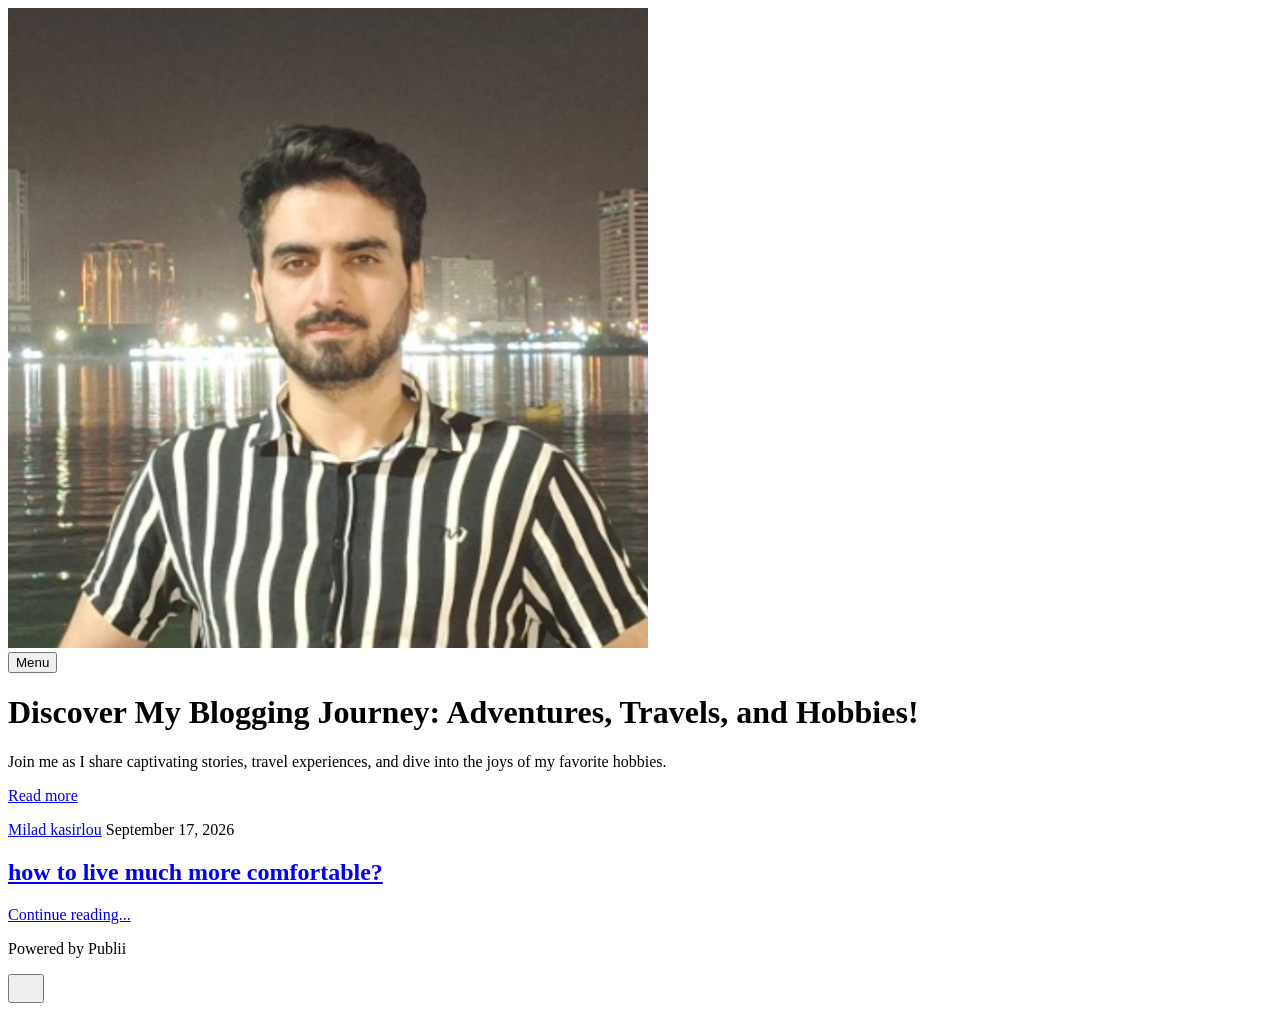
==== index.html @ 738e021f "Updated from Publii" ====
<!DOCTYPE html><html lang="bi"><head><meta charset="utf-8"><meta http-equiv="X-UA-Compatible" content="IE=edge"><meta name="viewport" content="width=device-width,initial-scale=1"><title>Miladkasirlou</title><meta name="generator" content="Publii Open-Source CMS for Static Site"><link rel="canonical" href="https://miladkasirlou.github.io/"><link rel="alternate" type="application/atom+xml" href="https://miladkasirlou.github.io/feed.xml" title="Miladkasirlou - RSS"><link rel="alternate" type="application/json" href="https://miladkasirlou.github.io/feed.json" title="Miladkasirlou - JSON"><meta property="og:title" content="Miladkasirlou"><meta property="og:image" content="https://miladkasirlou.github.io/media/website/kjk.jpg"><meta property="og:image:width" content="640"><meta property="og:image:height" content="640"><meta property="og:site_name" content="Miladkasirlou"><meta property="og:description" content=""><meta property="og:url" content="https://miladkasirlou.github.io/"><meta property="og:type" content="website"><link rel="stylesheet" href="https://miladkasirlou.github.io/assets/css/style.css?v&#x3D;a0ba884548820066dfadd8416036abba"><script type="application/ld+json">{"@context":"http://schema.org","@type":"Organization","name":"Miladkasirlou","logo":"https://miladkasirlou.github.io/media/website/kjk.jpg","url":"https://miladkasirlou.github.io/"}</script><noscript><style>img[loading] {
                    opacity: 1;
                }</style></noscript></head><body class="home-template"><header class="top js-header"><a class="logo" href="https://miladkasirlou.github.io/"><img src="https://miladkasirlou.github.io/media/website/kjk.jpg" alt="Miladkasirlou" width="640" height="640"></a><nav class="navbar js-navbar"><button class="navbar__toggle js-toggle" aria-label="Menu" aria-haspopup="true" aria-expanded="false"><span class="navbar__toggle-box"><span class="navbar__toggle-inner">Menu</span></span></button><ul class="navbar__menu"></ul></nav></header><main><div class="hero hero--noimage"><header class="hero__content"><div class="wrapper"><h1>Discover My Blogging Journey: Adventures, Travels, and Hobbies!</h1><p>Join me as I share captivating stories, travel experiences, and dive into the joys of my favorite hobbies.</p><p><a href="#" class="btn">Read more</a></p></div></header></div><div class="wrapper feed"><article class="feed__item feed__item--centered"><div class="feed__content"><header><div class="feed__meta"><a href="https://miladkasirlou.github.io/authors/milad-kasirlou/" class="feed__author">Milad kasirlou</a> <time datetime="2026-09-17T10:48" class="feed__date">September 17, 2026</time></div><h2 class="feed__title"><a href="https://miladkasirlou.github.io/how-to-live-much-more-comfortable.html">how to live much more comfortable?</a></h2></header><p></p><a href="https://miladkasirlou.github.io/how-to-live-much-more-comfortable.html" class="readmore feed__readmore">Continue reading...</a></div></article></div></main><footer class="footer"><div class="wrapper"><nav class="footer__nav"><ul></ul></nav><div class="footer__copyright"><p>Powered by Publii</p></div><button id="backToTop" class="footer__bttop" aria-label="Back to top" title="Back to top"><svg width="20" height="20"><use xlink:href="https://miladkasirlou.github.io/assets/svg/svg-map.svg#toparrow"/></svg></button></div></footer><script defer="defer" src="https://miladkasirlou.github.io/assets/js/scripts.min.js?v&#x3D;dafec4f87fead6718cb125f0b0fc8441"></script><script>window.publiiThemeMenuConfig={mobileMenuMode:'sidebar',animationSpeed:300,submenuWidth: 'auto',doubleClickTime:500,mobileMenuExpandableSubmenus:true,relatedContainerForOverlayMenuSelector:'.top'};</script><script>var images = document.querySelectorAll('img[loading]');
        for (var i = 0; i < images.length; i++) {
            if (images[i].complete) {
                images[i].classList.add('is-loaded');
            } else {
                images[i].addEventListener('load', function () {
                    this.classList.add('is-loaded');
                }, false);
            }
        }</script></body></html>
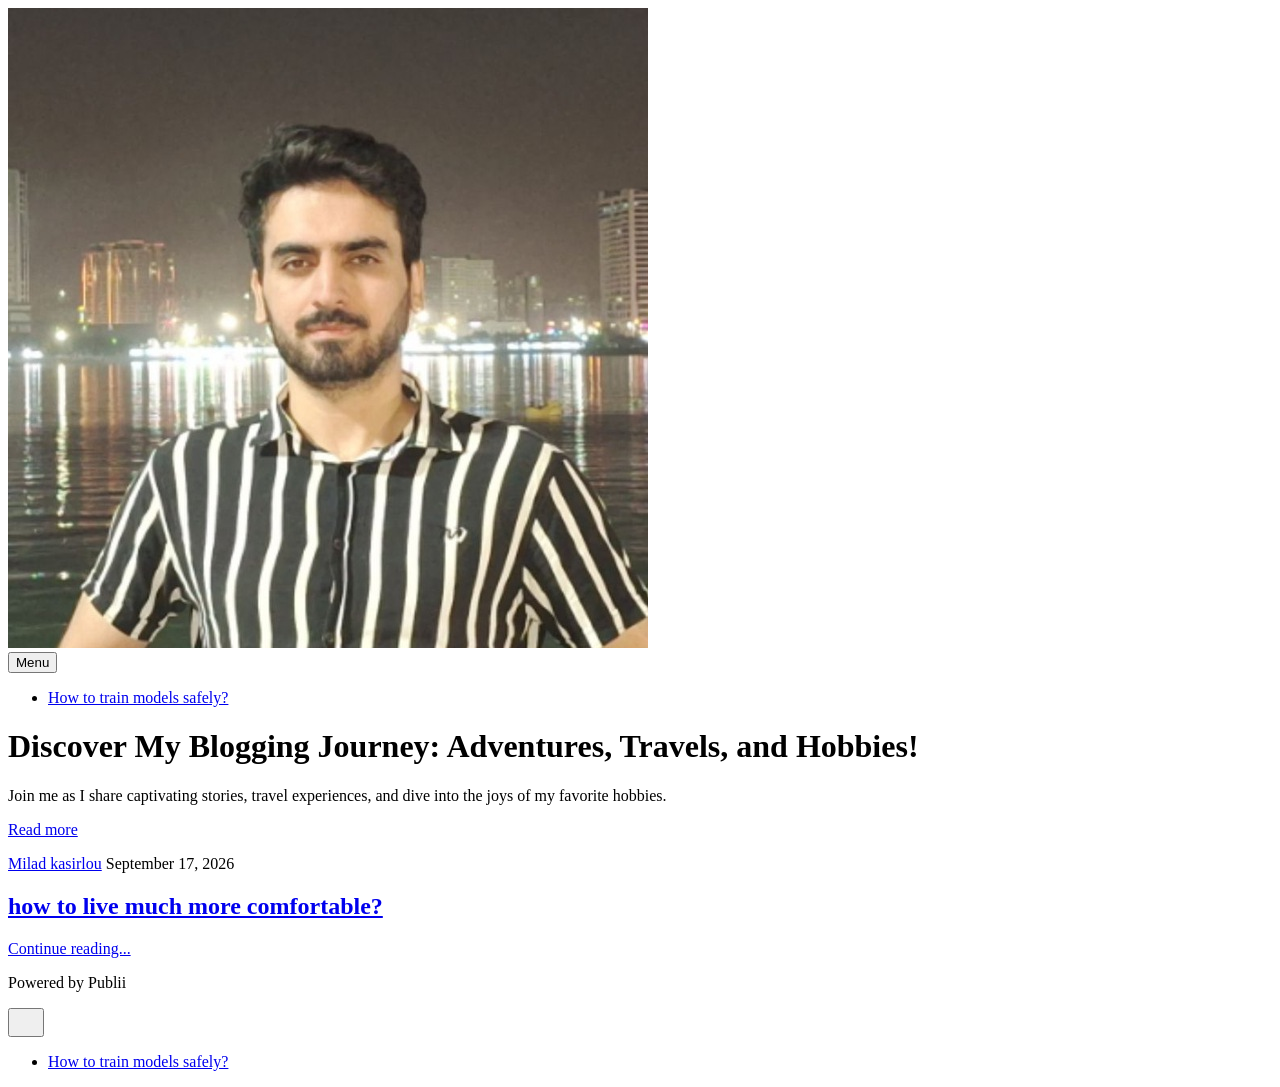
==== commit d1a968fe: "Updated from Publii" ====
--- a/index.html
+++ b/index.html
@@ -1,6 +1,6 @@
-<!DOCTYPE html><html lang="bi"><head><meta charset="utf-8"><meta http-equiv="X-UA-Compatible" content="IE=edge"><meta name="viewport" content="width=device-width,initial-scale=1"><title>Miladkasirlou</title><meta name="generator" content="Publii Open-Source CMS for Static Site"><link rel="canonical" href="https://miladkasirlou.github.io/"><link rel="alternate" type="application/atom+xml" href="https://miladkasirlou.github.io/feed.xml" title="Miladkasirlou - RSS"><link rel="alternate" type="application/json" href="https://miladkasirlou.github.io/feed.json" title="Miladkasirlou - JSON"><meta property="og:title" content="Miladkasirlou"><meta property="og:image" content="https://miladkasirlou.github.io/media/website/kjk.jpg"><meta property="og:image:width" content="640"><meta property="og:image:height" content="640"><meta property="og:site_name" content="Miladkasirlou"><meta property="og:description" content=""><meta property="og:url" content="https://miladkasirlou.github.io/"><meta property="og:type" content="website"><link rel="stylesheet" href="https://miladkasirlou.github.io/assets/css/style.css?v&#x3D;a0ba884548820066dfadd8416036abba"><script type="application/ld+json">{"@context":"http://schema.org","@type":"Organization","name":"Miladkasirlou","logo":"https://miladkasirlou.github.io/media/website/kjk.jpg","url":"https://miladkasirlou.github.io/"}</script><noscript><style>img[loading] {
+<!DOCTYPE html><html lang="en-us"><head><meta charset="utf-8"><meta http-equiv="X-UA-Compatible" content="IE=edge"><meta name="viewport" content="width=device-width,initial-scale=1"><title>Miladkasirlou</title><meta name="generator" content="Publii Open-Source CMS for Static Site"><link rel="canonical" href="https://miladkasirlou.github.io/"><link rel="alternate" type="application/atom+xml" href="https://miladkasirlou.github.io/feed.xml" title="Miladkasirlou - RSS"><link rel="alternate" type="application/json" href="https://miladkasirlou.github.io/feed.json" title="Miladkasirlou - JSON"><meta property="og:title" content="Miladkasirlou"><meta property="og:image" content="https://miladkasirlou.github.io/media/website/kjk.jpg"><meta property="og:image:width" content="640"><meta property="og:image:height" content="640"><meta property="og:site_name" content="Miladkasirlou"><meta property="og:description" content=""><meta property="og:url" content="https://miladkasirlou.github.io/"><meta property="og:type" content="website"><link rel="stylesheet" href="https://miladkasirlou.github.io/assets/css/style.css?v&#x3D;a0ba884548820066dfadd8416036abba"><script type="application/ld+json">{"@context":"http://schema.org","@type":"Organization","name":"Miladkasirlou","logo":"https://miladkasirlou.github.io/media/website/kjk.jpg","url":"https://miladkasirlou.github.io/"}</script><noscript><style>img[loading] {
                     opacity: 1;
-                }</style></noscript></head><body class="home-template"><header class="top js-header"><a class="logo" href="https://miladkasirlou.github.io/"><img src="https://miladkasirlou.github.io/media/website/kjk.jpg" alt="Miladkasirlou" width="640" height="640"></a><nav class="navbar js-navbar"><button class="navbar__toggle js-toggle" aria-label="Menu" aria-haspopup="true" aria-expanded="false"><span class="navbar__toggle-box"><span class="navbar__toggle-inner">Menu</span></span></button><ul class="navbar__menu"></ul></nav></header><main><div class="hero hero--noimage"><header class="hero__content"><div class="wrapper"><h1>Discover My Blogging Journey: Adventures, Travels, and Hobbies!</h1><p>Join me as I share captivating stories, travel experiences, and dive into the joys of my favorite hobbies.</p><p><a href="#" class="btn">Read more</a></p></div></header></div><div class="wrapper feed"><article class="feed__item feed__item--centered"><div class="feed__content"><header><div class="feed__meta"><a href="https://miladkasirlou.github.io/authors/milad-kasirlou/" class="feed__author">Milad kasirlou</a> <time datetime="2026-09-17T10:48" class="feed__date">September 17, 2026</time></div><h2 class="feed__title"><a href="https://miladkasirlou.github.io/how-to-live-much-more-comfortable.html">how to live much more comfortable?</a></h2></header><p></p><a href="https://miladkasirlou.github.io/how-to-live-much-more-comfortable.html" class="readmore feed__readmore">Continue reading...</a></div></article></div></main><footer class="footer"><div class="wrapper"><nav class="footer__nav"><ul></ul></nav><div class="footer__copyright"><p>Powered by Publii</p></div><button id="backToTop" class="footer__bttop" aria-label="Back to top" title="Back to top"><svg width="20" height="20"><use xlink:href="https://miladkasirlou.github.io/assets/svg/svg-map.svg#toparrow"/></svg></button></div></footer><script defer="defer" src="https://miladkasirlou.github.io/assets/js/scripts.min.js?v&#x3D;dafec4f87fead6718cb125f0b0fc8441"></script><script>window.publiiThemeMenuConfig={mobileMenuMode:'sidebar',animationSpeed:300,submenuWidth: 'auto',doubleClickTime:500,mobileMenuExpandableSubmenus:true,relatedContainerForOverlayMenuSelector:'.top'};</script><script>var images = document.querySelectorAll('img[loading]');
+                }</style></noscript></head><body class="home-template"><header class="top js-header"><a class="logo" href="https://miladkasirlou.github.io/"><img src="https://miladkasirlou.github.io/media/website/kjk.jpg" alt="Miladkasirlou" width="640" height="640"></a><nav class="navbar js-navbar"><button class="navbar__toggle js-toggle" aria-label="Menu" aria-haspopup="true" aria-expanded="false"><span class="navbar__toggle-box"><span class="navbar__toggle-inner">Menu</span></span></button><ul class="navbar__menu"><li><a href="https://miladkasirlou.github.io/how-to-live-much-more-comfortable.html" target="_self">How to train models safely?</a></li></ul></nav></header><main><div class="hero hero--noimage"><header class="hero__content"><div class="wrapper"><h1>Discover My Blogging Journey: Adventures, Travels, and Hobbies!</h1><p>Join me as I share captivating stories, travel experiences, and dive into the joys of my favorite hobbies.</p><p><a href="#" class="btn">Read more</a></p></div></header></div><div class="wrapper feed"><article class="feed__item feed__item--centered"><div class="feed__content"><header><div class="feed__meta"><a href="https://miladkasirlou.github.io/authors/milad-kasirlou/" class="feed__author">Milad kasirlou</a> <time datetime="2026-09-17T10:48" class="feed__date">September 17, 2026</time></div><h2 class="feed__title"><a href="https://miladkasirlou.github.io/how-to-live-much-more-comfortable.html">how to live much more comfortable?</a></h2></header><p></p><a href="https://miladkasirlou.github.io/how-to-live-much-more-comfortable.html" class="readmore feed__readmore">Continue reading...</a></div></article></div></main><footer class="footer"><div class="wrapper"><div class="footer__copyright"><p>Powered by Publii</p></div><button id="backToTop" class="footer__bttop" aria-label="Back to top" title="Back to top"><svg width="20" height="20"><use xlink:href="https://miladkasirlou.github.io/assets/svg/svg-map.svg#toparrow"/></svg></button></div></footer><script defer="defer" src="https://miladkasirlou.github.io/assets/js/scripts.min.js?v&#x3D;dafec4f87fead6718cb125f0b0fc8441"></script><script>window.publiiThemeMenuConfig={mobileMenuMode:'sidebar',animationSpeed:300,submenuWidth: 'auto',doubleClickTime:500,mobileMenuExpandableSubmenus:true,relatedContainerForOverlayMenuSelector:'.top'};</script><script>var images = document.querySelectorAll('img[loading]');
         for (var i = 0; i < images.length; i++) {
             if (images[i].complete) {
                 images[i].classList.add('is-loaded');
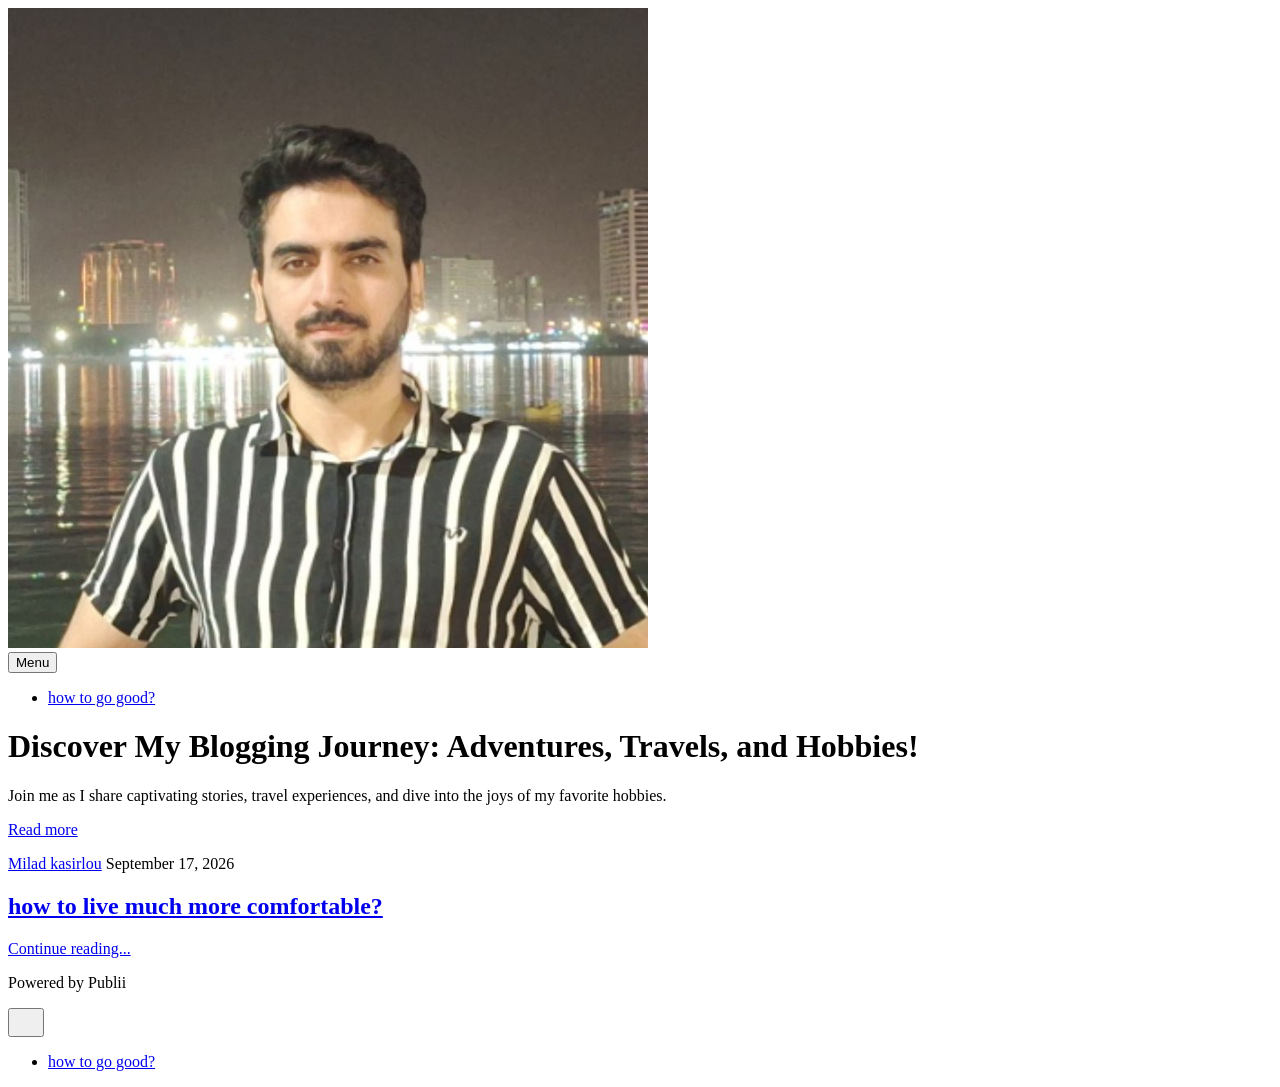
==== commit 8f784e12: "Updated from Publii" ====
--- a/index.html
+++ b/index.html
@@ -1,6 +1,6 @@
 <!DOCTYPE html><html lang="en-us"><head><meta charset="utf-8"><meta http-equiv="X-UA-Compatible" content="IE=edge"><meta name="viewport" content="width=device-width,initial-scale=1"><title>Miladkasirlou</title><meta name="generator" content="Publii Open-Source CMS for Static Site"><link rel="canonical" href="https://miladkasirlou.github.io/"><link rel="alternate" type="application/atom+xml" href="https://miladkasirlou.github.io/feed.xml" title="Miladkasirlou - RSS"><link rel="alternate" type="application/json" href="https://miladkasirlou.github.io/feed.json" title="Miladkasirlou - JSON"><meta property="og:title" content="Miladkasirlou"><meta property="og:image" content="https://miladkasirlou.github.io/media/website/kjk.jpg"><meta property="og:image:width" content="640"><meta property="og:image:height" content="640"><meta property="og:site_name" content="Miladkasirlou"><meta property="og:description" content=""><meta property="og:url" content="https://miladkasirlou.github.io/"><meta property="og:type" content="website"><link rel="stylesheet" href="https://miladkasirlou.github.io/assets/css/style.css?v&#x3D;a0ba884548820066dfadd8416036abba"><script type="application/ld+json">{"@context":"http://schema.org","@type":"Organization","name":"Miladkasirlou","logo":"https://miladkasirlou.github.io/media/website/kjk.jpg","url":"https://miladkasirlou.github.io/"}</script><noscript><style>img[loading] {
                     opacity: 1;
-                }</style></noscript></head><body class="home-template"><header class="top js-header"><a class="logo" href="https://miladkasirlou.github.io/"><img src="https://miladkasirlou.github.io/media/website/kjk.jpg" alt="Miladkasirlou" width="640" height="640"></a><nav class="navbar js-navbar"><button class="navbar__toggle js-toggle" aria-label="Menu" aria-haspopup="true" aria-expanded="false"><span class="navbar__toggle-box"><span class="navbar__toggle-inner">Menu</span></span></button><ul class="navbar__menu"><li><a href="https://miladkasirlou.github.io/how-to-live-much-more-comfortable.html" target="_self">How to train models safely?</a></li></ul></nav></header><main><div class="hero hero--noimage"><header class="hero__content"><div class="wrapper"><h1>Discover My Blogging Journey: Adventures, Travels, and Hobbies!</h1><p>Join me as I share captivating stories, travel experiences, and dive into the joys of my favorite hobbies.</p><p><a href="#" class="btn">Read more</a></p></div></header></div><div class="wrapper feed"><article class="feed__item feed__item--centered"><div class="feed__content"><header><div class="feed__meta"><a href="https://miladkasirlou.github.io/authors/milad-kasirlou/" class="feed__author">Milad kasirlou</a> <time datetime="2026-09-17T10:48" class="feed__date">September 17, 2026</time></div><h2 class="feed__title"><a href="https://miladkasirlou.github.io/how-to-live-much-more-comfortable.html">how to live much more comfortable?</a></h2></header><p></p><a href="https://miladkasirlou.github.io/how-to-live-much-more-comfortable.html" class="readmore feed__readmore">Continue reading...</a></div></article></div></main><footer class="footer"><div class="wrapper"><div class="footer__copyright"><p>Powered by Publii</p></div><button id="backToTop" class="footer__bttop" aria-label="Back to top" title="Back to top"><svg width="20" height="20"><use xlink:href="https://miladkasirlou.github.io/assets/svg/svg-map.svg#toparrow"/></svg></button></div></footer><script defer="defer" src="https://miladkasirlou.github.io/assets/js/scripts.min.js?v&#x3D;dafec4f87fead6718cb125f0b0fc8441"></script><script>window.publiiThemeMenuConfig={mobileMenuMode:'sidebar',animationSpeed:300,submenuWidth: 'auto',doubleClickTime:500,mobileMenuExpandableSubmenus:true,relatedContainerForOverlayMenuSelector:'.top'};</script><script>var images = document.querySelectorAll('img[loading]');
+                }</style></noscript></head><body class="home-template"><header class="top js-header"><a class="logo" href="https://miladkasirlou.github.io/"><img src="https://miladkasirlou.github.io/media/website/kjk.jpg" alt="Miladkasirlou" width="640" height="640"></a><nav class="navbar js-navbar"><button class="navbar__toggle js-toggle" aria-label="Menu" aria-haspopup="true" aria-expanded="false"><span class="navbar__toggle-box"><span class="navbar__toggle-inner">Menu</span></span></button><ul class="navbar__menu"><li><a href="https://miladkasirlou.github.io/how-to-live-much-more-comfortable.html" title="Header time" target="_blank">how to go good?</a></li></ul></nav></header><main><div class="hero hero--noimage"><header class="hero__content"><div class="wrapper"><h1>Discover My Blogging Journey: Adventures, Travels, and Hobbies!</h1><p>Join me as I share captivating stories, travel experiences, and dive into the joys of my favorite hobbies.</p><p><a href="#" class="btn">Read more</a></p></div></header></div><div class="wrapper feed"><article class="feed__item feed__item--centered"><div class="feed__content"><header><div class="feed__meta"><a href="https://miladkasirlou.github.io/authors/milad-kasirlou/" class="feed__author">Milad kasirlou</a> <time datetime="2026-09-17T10:48" class="feed__date">September 17, 2026</time></div><h2 class="feed__title"><a href="https://miladkasirlou.github.io/how-to-live-much-more-comfortable.html">how to live much more comfortable?</a></h2></header><p></p><a href="https://miladkasirlou.github.io/how-to-live-much-more-comfortable.html" class="readmore feed__readmore">Continue reading...</a></div></article></div></main><footer class="footer"><div class="wrapper"><div class="footer__copyright"><p>Powered by Publii</p></div><button id="backToTop" class="footer__bttop" aria-label="Back to top" title="Back to top"><svg width="20" height="20"><use xlink:href="https://miladkasirlou.github.io/assets/svg/svg-map.svg#toparrow"/></svg></button></div></footer><script defer="defer" src="https://miladkasirlou.github.io/assets/js/scripts.min.js?v&#x3D;dafec4f87fead6718cb125f0b0fc8441"></script><script>window.publiiThemeMenuConfig={mobileMenuMode:'sidebar',animationSpeed:300,submenuWidth: 'auto',doubleClickTime:500,mobileMenuExpandableSubmenus:true,relatedContainerForOverlayMenuSelector:'.top'};</script><script>var images = document.querySelectorAll('img[loading]');
         for (var i = 0; i < images.length; i++) {
             if (images[i].complete) {
                 images[i].classList.add('is-loaded');
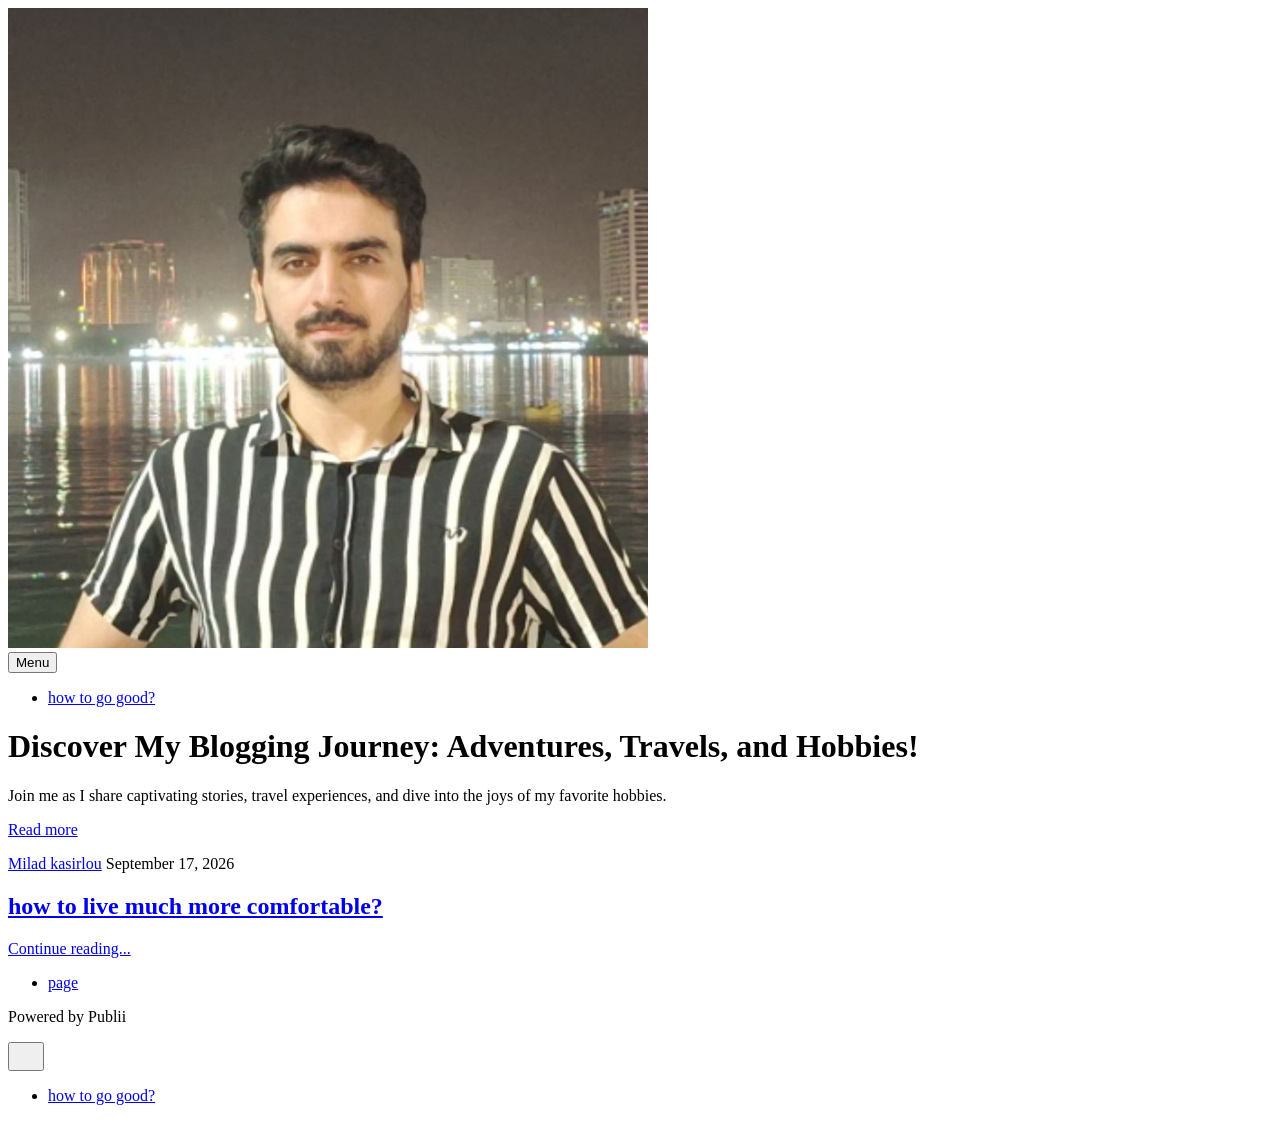
==== commit 450e155a: "Updated from Publii" ====
--- a/index.html
+++ b/index.html
@@ -1,6 +1,6 @@
 <!DOCTYPE html><html lang="en-us"><head><meta charset="utf-8"><meta http-equiv="X-UA-Compatible" content="IE=edge"><meta name="viewport" content="width=device-width,initial-scale=1"><title>Miladkasirlou</title><meta name="generator" content="Publii Open-Source CMS for Static Site"><link rel="canonical" href="https://miladkasirlou.github.io/"><link rel="alternate" type="application/atom+xml" href="https://miladkasirlou.github.io/feed.xml" title="Miladkasirlou - RSS"><link rel="alternate" type="application/json" href="https://miladkasirlou.github.io/feed.json" title="Miladkasirlou - JSON"><meta property="og:title" content="Miladkasirlou"><meta property="og:image" content="https://miladkasirlou.github.io/media/website/kjk.jpg"><meta property="og:image:width" content="640"><meta property="og:image:height" content="640"><meta property="og:site_name" content="Miladkasirlou"><meta property="og:description" content=""><meta property="og:url" content="https://miladkasirlou.github.io/"><meta property="og:type" content="website"><link rel="stylesheet" href="https://miladkasirlou.github.io/assets/css/style.css?v&#x3D;a0ba884548820066dfadd8416036abba"><script type="application/ld+json">{"@context":"http://schema.org","@type":"Organization","name":"Miladkasirlou","logo":"https://miladkasirlou.github.io/media/website/kjk.jpg","url":"https://miladkasirlou.github.io/"}</script><noscript><style>img[loading] {
                     opacity: 1;
-                }</style></noscript></head><body class="home-template"><header class="top js-header"><a class="logo" href="https://miladkasirlou.github.io/"><img src="https://miladkasirlou.github.io/media/website/kjk.jpg" alt="Miladkasirlou" width="640" height="640"></a><nav class="navbar js-navbar"><button class="navbar__toggle js-toggle" aria-label="Menu" aria-haspopup="true" aria-expanded="false"><span class="navbar__toggle-box"><span class="navbar__toggle-inner">Menu</span></span></button><ul class="navbar__menu"><li><a href="https://miladkasirlou.github.io/how-to-live-much-more-comfortable.html" title="Header time" target="_blank">how to go good?</a></li></ul></nav></header><main><div class="hero hero--noimage"><header class="hero__content"><div class="wrapper"><h1>Discover My Blogging Journey: Adventures, Travels, and Hobbies!</h1><p>Join me as I share captivating stories, travel experiences, and dive into the joys of my favorite hobbies.</p><p><a href="#" class="btn">Read more</a></p></div></header></div><div class="wrapper feed"><article class="feed__item feed__item--centered"><div class="feed__content"><header><div class="feed__meta"><a href="https://miladkasirlou.github.io/authors/milad-kasirlou/" class="feed__author">Milad kasirlou</a> <time datetime="2026-09-17T10:48" class="feed__date">September 17, 2026</time></div><h2 class="feed__title"><a href="https://miladkasirlou.github.io/how-to-live-much-more-comfortable.html">how to live much more comfortable?</a></h2></header><p></p><a href="https://miladkasirlou.github.io/how-to-live-much-more-comfortable.html" class="readmore feed__readmore">Continue reading...</a></div></article></div></main><footer class="footer"><div class="wrapper"><div class="footer__copyright"><p>Powered by Publii</p></div><button id="backToTop" class="footer__bttop" aria-label="Back to top" title="Back to top"><svg width="20" height="20"><use xlink:href="https://miladkasirlou.github.io/assets/svg/svg-map.svg#toparrow"/></svg></button></div></footer><script defer="defer" src="https://miladkasirlou.github.io/assets/js/scripts.min.js?v&#x3D;dafec4f87fead6718cb125f0b0fc8441"></script><script>window.publiiThemeMenuConfig={mobileMenuMode:'sidebar',animationSpeed:300,submenuWidth: 'auto',doubleClickTime:500,mobileMenuExpandableSubmenus:true,relatedContainerForOverlayMenuSelector:'.top'};</script><script>var images = document.querySelectorAll('img[loading]');
+                }</style></noscript></head><body class="home-template"><header class="top js-header"><a class="logo" href="https://miladkasirlou.github.io/"><img src="https://miladkasirlou.github.io/media/website/kjk.jpg" alt="Miladkasirlou" width="640" height="640"></a><nav class="navbar js-navbar"><button class="navbar__toggle js-toggle" aria-label="Menu" aria-haspopup="true" aria-expanded="false"><span class="navbar__toggle-box"><span class="navbar__toggle-inner">Menu</span></span></button><ul class="navbar__menu"><li><a href="https://miladkasirlou.github.io/how-to-live-much-more-comfortable.html" title="Header time" target="_blank">how to go good?</a></li></ul></nav></header><main><div class="hero hero--noimage"><header class="hero__content"><div class="wrapper"><h1>Discover My Blogging Journey: Adventures, Travels, and Hobbies!</h1><p>Join me as I share captivating stories, travel experiences, and dive into the joys of my favorite hobbies.</p><p><a href="#" class="btn">Read more</a></p></div></header></div><div class="wrapper feed"><article class="feed__item feed__item--centered"><div class="feed__content"><header><div class="feed__meta"><a href="https://miladkasirlou.github.io/authors/milad-kasirlou/" class="feed__author">Milad kasirlou</a> <time datetime="2026-09-17T10:48" class="feed__date">September 17, 2026</time></div><h2 class="feed__title"><a href="https://miladkasirlou.github.io/how-to-live-much-more-comfortable.html">how to live much more comfortable?</a></h2></header><p></p><a href="https://miladkasirlou.github.io/how-to-live-much-more-comfortable.html" class="readmore feed__readmore">Continue reading...</a></div></article></div></main><footer class="footer"><div class="wrapper"><nav class="footer__nav"><ul><li><a href="https://miladkasirlou.github.io/yes-how-ever-you-think-it-comes-true.html" class="al" target="_self">page</a></li></ul></nav><div class="footer__copyright"><p>Powered by Publii</p></div><button id="backToTop" class="footer__bttop" aria-label="Back to top" title="Back to top"><svg width="20" height="20"><use xlink:href="https://miladkasirlou.github.io/assets/svg/svg-map.svg#toparrow"/></svg></button></div></footer><script defer="defer" src="https://miladkasirlou.github.io/assets/js/scripts.min.js?v&#x3D;dafec4f87fead6718cb125f0b0fc8441"></script><script>window.publiiThemeMenuConfig={mobileMenuMode:'sidebar',animationSpeed:300,submenuWidth: 'auto',doubleClickTime:500,mobileMenuExpandableSubmenus:true,relatedContainerForOverlayMenuSelector:'.top'};</script><script>var images = document.querySelectorAll('img[loading]');
         for (var i = 0; i < images.length; i++) {
             if (images[i].complete) {
                 images[i].classList.add('is-loaded');
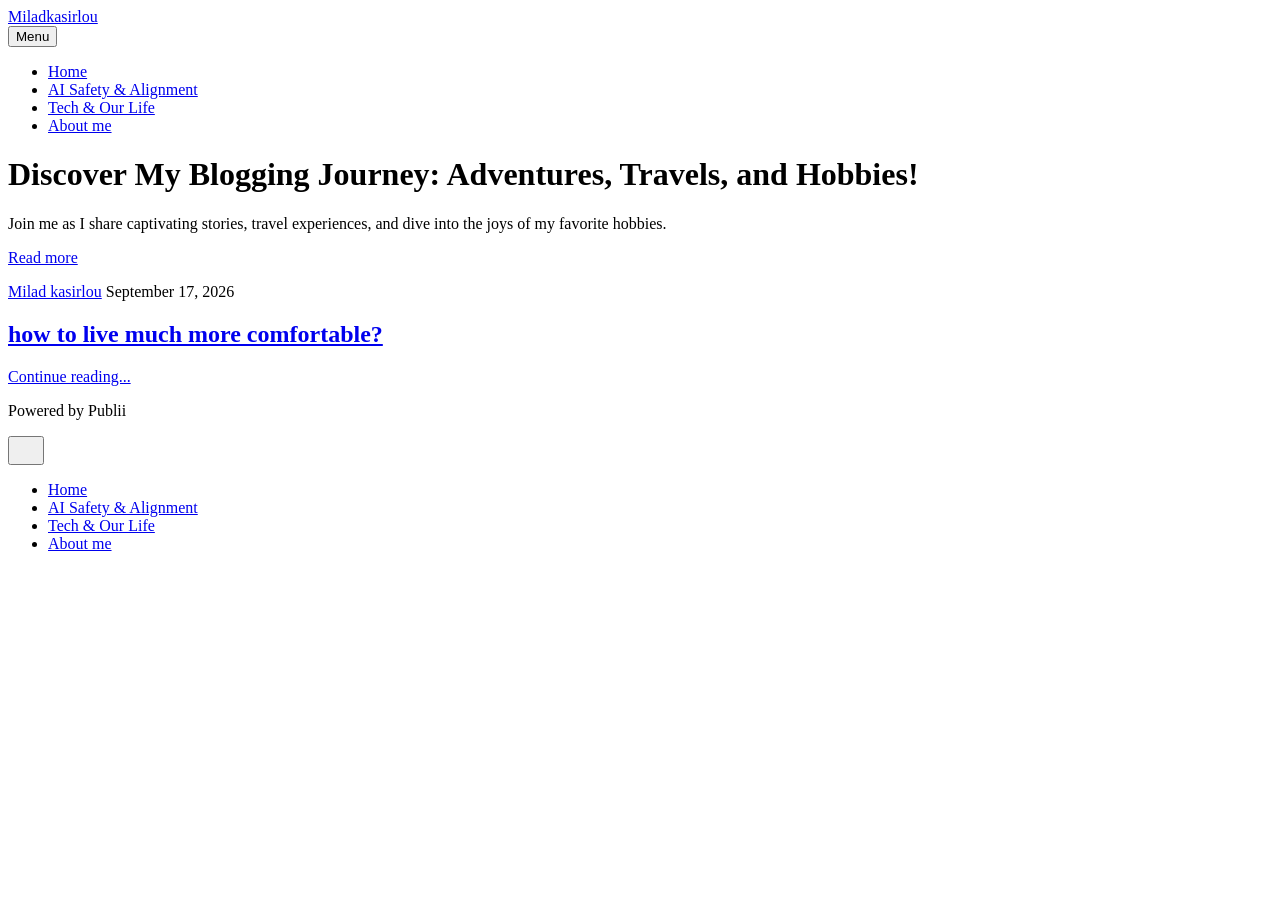
==== commit 9c3fa3a6: "Updated from Publii" ====
--- a/index.html
+++ b/index.html
@@ -1,6 +1,6 @@
-<!DOCTYPE html><html lang="en-us"><head><meta charset="utf-8"><meta http-equiv="X-UA-Compatible" content="IE=edge"><meta name="viewport" content="width=device-width,initial-scale=1"><title>Miladkasirlou</title><meta name="generator" content="Publii Open-Source CMS for Static Site"><link rel="canonical" href="https://miladkasirlou.github.io/"><link rel="alternate" type="application/atom+xml" href="https://miladkasirlou.github.io/feed.xml" title="Miladkasirlou - RSS"><link rel="alternate" type="application/json" href="https://miladkasirlou.github.io/feed.json" title="Miladkasirlou - JSON"><meta property="og:title" content="Miladkasirlou"><meta property="og:image" content="https://miladkasirlou.github.io/media/website/kjk.jpg"><meta property="og:image:width" content="640"><meta property="og:image:height" content="640"><meta property="og:site_name" content="Miladkasirlou"><meta property="og:description" content=""><meta property="og:url" content="https://miladkasirlou.github.io/"><meta property="og:type" content="website"><link rel="stylesheet" href="https://miladkasirlou.github.io/assets/css/style.css?v&#x3D;a0ba884548820066dfadd8416036abba"><script type="application/ld+json">{"@context":"http://schema.org","@type":"Organization","name":"Miladkasirlou","logo":"https://miladkasirlou.github.io/media/website/kjk.jpg","url":"https://miladkasirlou.github.io/"}</script><noscript><style>img[loading] {
+<!DOCTYPE html><html lang="en-us"><head><meta charset="utf-8"><meta http-equiv="X-UA-Compatible" content="IE=edge"><meta name="viewport" content="width=device-width,initial-scale=1"><title>Miladkasirlou</title><meta name="generator" content="Publii Open-Source CMS for Static Site"><link rel="canonical" href="https://miladkasirlou.github.io/"><link rel="alternate" type="application/atom+xml" href="https://miladkasirlou.github.io/feed.xml" title="Miladkasirlou - RSS"><link rel="alternate" type="application/json" href="https://miladkasirlou.github.io/feed.json" title="Miladkasirlou - JSON"><meta property="og:title" content="Miladkasirlou"><meta property="og:site_name" content="Miladkasirlou"><meta property="og:description" content=""><meta property="og:url" content="https://miladkasirlou.github.io/"><meta property="og:type" content="website"><link rel="stylesheet" href="https://miladkasirlou.github.io/assets/css/style.css?v&#x3D;a0ba884548820066dfadd8416036abba"><script type="application/ld+json">{"@context":"http://schema.org","@type":"Organization","name":"Miladkasirlou","url":"https://miladkasirlou.github.io/"}</script><noscript><style>img[loading] {
                     opacity: 1;
-                }</style></noscript></head><body class="home-template"><header class="top js-header"><a class="logo" href="https://miladkasirlou.github.io/"><img src="https://miladkasirlou.github.io/media/website/kjk.jpg" alt="Miladkasirlou" width="640" height="640"></a><nav class="navbar js-navbar"><button class="navbar__toggle js-toggle" aria-label="Menu" aria-haspopup="true" aria-expanded="false"><span class="navbar__toggle-box"><span class="navbar__toggle-inner">Menu</span></span></button><ul class="navbar__menu"><li><a href="https://miladkasirlou.github.io/how-to-live-much-more-comfortable.html" title="Header time" target="_blank">how to go good?</a></li></ul></nav></header><main><div class="hero hero--noimage"><header class="hero__content"><div class="wrapper"><h1>Discover My Blogging Journey: Adventures, Travels, and Hobbies!</h1><p>Join me as I share captivating stories, travel experiences, and dive into the joys of my favorite hobbies.</p><p><a href="#" class="btn">Read more</a></p></div></header></div><div class="wrapper feed"><article class="feed__item feed__item--centered"><div class="feed__content"><header><div class="feed__meta"><a href="https://miladkasirlou.github.io/authors/milad-kasirlou/" class="feed__author">Milad kasirlou</a> <time datetime="2026-09-17T10:48" class="feed__date">September 17, 2026</time></div><h2 class="feed__title"><a href="https://miladkasirlou.github.io/how-to-live-much-more-comfortable.html">how to live much more comfortable?</a></h2></header><p></p><a href="https://miladkasirlou.github.io/how-to-live-much-more-comfortable.html" class="readmore feed__readmore">Continue reading...</a></div></article></div></main><footer class="footer"><div class="wrapper"><nav class="footer__nav"><ul><li><a href="https://miladkasirlou.github.io/yes-how-ever-you-think-it-comes-true.html" class="al" target="_self">page</a></li></ul></nav><div class="footer__copyright"><p>Powered by Publii</p></div><button id="backToTop" class="footer__bttop" aria-label="Back to top" title="Back to top"><svg width="20" height="20"><use xlink:href="https://miladkasirlou.github.io/assets/svg/svg-map.svg#toparrow"/></svg></button></div></footer><script defer="defer" src="https://miladkasirlou.github.io/assets/js/scripts.min.js?v&#x3D;dafec4f87fead6718cb125f0b0fc8441"></script><script>window.publiiThemeMenuConfig={mobileMenuMode:'sidebar',animationSpeed:300,submenuWidth: 'auto',doubleClickTime:500,mobileMenuExpandableSubmenus:true,relatedContainerForOverlayMenuSelector:'.top'};</script><script>var images = document.querySelectorAll('img[loading]');
+                }</style></noscript></head><body class="home-template"><header class="top js-header"><a class="logo" href="https://miladkasirlou.github.io/">Miladkasirlou</a><nav class="navbar js-navbar"><button class="navbar__toggle js-toggle" aria-label="Menu" aria-haspopup="true" aria-expanded="false"><span class="navbar__toggle-box"><span class="navbar__toggle-inner">Menu</span></span></button><ul class="navbar__menu"><li class="active"><a href="https://miladkasirlou.github.io/" title="file:///C:/Users/Milad/Documents/Publii/sites/miladkasirlou/preview/index.html" target="_self">Home</a></li><li><a href="https://miladkasirlou.github.io/ai-safety-and-alignment.html" target="_self">AI Safety &amp; Alignment</a></li><li><a href="https://miladkasirlou.github.io/tech-and-our-life.html" target="_self">Tech &amp; Our Life</a></li><li><a href="https://miladkasirlou.github.io/about-me.html" target="_self">About me</a></li></ul></nav></header><main><div class="hero hero--noimage"><header class="hero__content"><div class="wrapper"><h1>Discover My Blogging Journey: Adventures, Travels, and Hobbies!</h1><p>Join me as I share captivating stories, travel experiences, and dive into the joys of my favorite hobbies.</p><p><a href="#" class="btn">Read more</a></p></div></header></div><div class="wrapper feed"><article class="feed__item feed__item--centered"><div class="feed__content"><header><div class="feed__meta"><a href="https://miladkasirlou.github.io/authors/milad-kasirlou/" class="feed__author">Milad kasirlou</a> <time datetime="2026-09-17T10:48" class="feed__date">September 17, 2026</time></div><h2 class="feed__title"><a href="https://miladkasirlou.github.io/how-to-live-much-more-comfortable.html">how to live much more comfortable?</a></h2></header><p></p><a href="https://miladkasirlou.github.io/how-to-live-much-more-comfortable.html" class="readmore feed__readmore">Continue reading...</a></div></article></div></main><footer class="footer"><div class="wrapper"><div class="footer__copyright"><p>Powered by Publii</p></div><button id="backToTop" class="footer__bttop" aria-label="Back to top" title="Back to top"><svg width="20" height="20"><use xlink:href="https://miladkasirlou.github.io/assets/svg/svg-map.svg#toparrow"/></svg></button></div></footer><script defer="defer" src="https://miladkasirlou.github.io/assets/js/scripts.min.js?v&#x3D;dafec4f87fead6718cb125f0b0fc8441"></script><script>window.publiiThemeMenuConfig={mobileMenuMode:'sidebar',animationSpeed:300,submenuWidth: 'auto',doubleClickTime:500,mobileMenuExpandableSubmenus:true,relatedContainerForOverlayMenuSelector:'.top'};</script><script>var images = document.querySelectorAll('img[loading]');
         for (var i = 0; i < images.length; i++) {
             if (images[i].complete) {
                 images[i].classList.add('is-loaded');
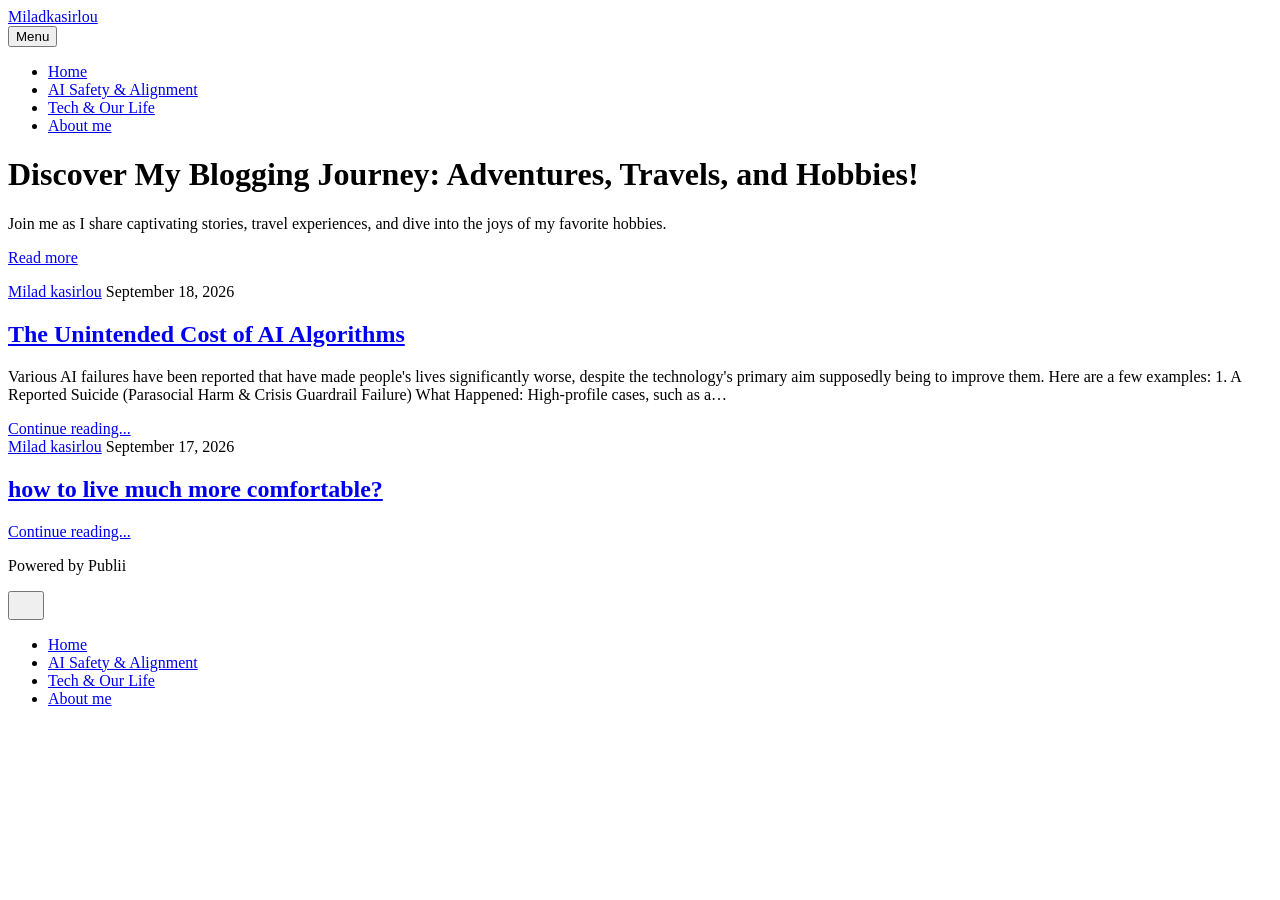
==== commit 247c98b6: "Updated from Publii" ====
--- a/index.html
+++ b/index.html
@@ -1,6 +1,6 @@
 <!DOCTYPE html><html lang="en-us"><head><meta charset="utf-8"><meta http-equiv="X-UA-Compatible" content="IE=edge"><meta name="viewport" content="width=device-width,initial-scale=1"><title>Miladkasirlou</title><meta name="generator" content="Publii Open-Source CMS for Static Site"><link rel="canonical" href="https://miladkasirlou.github.io/"><link rel="alternate" type="application/atom+xml" href="https://miladkasirlou.github.io/feed.xml" title="Miladkasirlou - RSS"><link rel="alternate" type="application/json" href="https://miladkasirlou.github.io/feed.json" title="Miladkasirlou - JSON"><meta property="og:title" content="Miladkasirlou"><meta property="og:site_name" content="Miladkasirlou"><meta property="og:description" content=""><meta property="og:url" content="https://miladkasirlou.github.io/"><meta property="og:type" content="website"><link rel="stylesheet" href="https://miladkasirlou.github.io/assets/css/style.css?v&#x3D;a0ba884548820066dfadd8416036abba"><script type="application/ld+json">{"@context":"http://schema.org","@type":"Organization","name":"Miladkasirlou","url":"https://miladkasirlou.github.io/"}</script><noscript><style>img[loading] {
                     opacity: 1;
-                }</style></noscript></head><body class="home-template"><header class="top js-header"><a class="logo" href="https://miladkasirlou.github.io/">Miladkasirlou</a><nav class="navbar js-navbar"><button class="navbar__toggle js-toggle" aria-label="Menu" aria-haspopup="true" aria-expanded="false"><span class="navbar__toggle-box"><span class="navbar__toggle-inner">Menu</span></span></button><ul class="navbar__menu"><li class="active"><a href="https://miladkasirlou.github.io/" title="file:///C:/Users/Milad/Documents/Publii/sites/miladkasirlou/preview/index.html" target="_self">Home</a></li><li><a href="https://miladkasirlou.github.io/ai-safety-and-alignment.html" target="_self">AI Safety &amp; Alignment</a></li><li><a href="https://miladkasirlou.github.io/tech-and-our-life.html" target="_self">Tech &amp; Our Life</a></li><li><a href="https://miladkasirlou.github.io/about-me.html" target="_self">About me</a></li></ul></nav></header><main><div class="hero hero--noimage"><header class="hero__content"><div class="wrapper"><h1>Discover My Blogging Journey: Adventures, Travels, and Hobbies!</h1><p>Join me as I share captivating stories, travel experiences, and dive into the joys of my favorite hobbies.</p><p><a href="#" class="btn">Read more</a></p></div></header></div><div class="wrapper feed"><article class="feed__item feed__item--centered"><div class="feed__content"><header><div class="feed__meta"><a href="https://miladkasirlou.github.io/authors/milad-kasirlou/" class="feed__author">Milad kasirlou</a> <time datetime="2026-09-17T10:48" class="feed__date">September 17, 2026</time></div><h2 class="feed__title"><a href="https://miladkasirlou.github.io/how-to-live-much-more-comfortable.html">how to live much more comfortable?</a></h2></header><p></p><a href="https://miladkasirlou.github.io/how-to-live-much-more-comfortable.html" class="readmore feed__readmore">Continue reading...</a></div></article></div></main><footer class="footer"><div class="wrapper"><div class="footer__copyright"><p>Powered by Publii</p></div><button id="backToTop" class="footer__bttop" aria-label="Back to top" title="Back to top"><svg width="20" height="20"><use xlink:href="https://miladkasirlou.github.io/assets/svg/svg-map.svg#toparrow"/></svg></button></div></footer><script defer="defer" src="https://miladkasirlou.github.io/assets/js/scripts.min.js?v&#x3D;dafec4f87fead6718cb125f0b0fc8441"></script><script>window.publiiThemeMenuConfig={mobileMenuMode:'sidebar',animationSpeed:300,submenuWidth: 'auto',doubleClickTime:500,mobileMenuExpandableSubmenus:true,relatedContainerForOverlayMenuSelector:'.top'};</script><script>var images = document.querySelectorAll('img[loading]');
+                }</style></noscript></head><body class="home-template"><header class="top js-header"><a class="logo" href="https://miladkasirlou.github.io/">Miladkasirlou</a><nav class="navbar js-navbar"><button class="navbar__toggle js-toggle" aria-label="Menu" aria-haspopup="true" aria-expanded="false"><span class="navbar__toggle-box"><span class="navbar__toggle-inner">Menu</span></span></button><ul class="navbar__menu"><li class="active"><a href="https://miladkasirlou.github.io/" title="file:///C:/Users/Milad/Documents/Publii/sites/miladkasirlou/preview/index.html" target="_self">Home</a></li><li><a href="https://miladkasirlou.github.io/ai-safety-and-alignment.html" target="_self">AI Safety &amp; Alignment</a></li><li><a href="https://miladkasirlou.github.io/tech-and-our-life.html" target="_self">Tech &amp; Our Life</a></li><li><a href="https://miladkasirlou.github.io/about-me.html" target="_self">About me</a></li></ul></nav></header><main><div class="hero hero--noimage"><header class="hero__content"><div class="wrapper"><h1>Discover My Blogging Journey: Adventures, Travels, and Hobbies!</h1><p>Join me as I share captivating stories, travel experiences, and dive into the joys of my favorite hobbies.</p><p><a href="#" class="btn">Read more</a></p></div></header></div><div class="wrapper feed"><article class="feed__item feed__item--centered"><div class="feed__content"><header><div class="feed__meta"><a href="https://miladkasirlou.github.io/authors/milad-kasirlou/" class="feed__author">Milad kasirlou</a> <time datetime="2026-09-18T13:46" class="feed__date">September 18, 2026</time></div><h2 class="feed__title"><a href="https://miladkasirlou.github.io/the-unintended-cost-of-ai-algorithms.html">The Unintended Cost of AI Algorithms</a></h2></header><p>Various AI failures have been reported that have made people's lives significantly worse, despite the technology's primary aim supposedly being to improve them. Here are a few examples: 1. A Reported Suicide (Parasocial Harm &amp; Crisis Guardrail Failure) What Happened: High-profile cases, such as a&hellip;</p><a href="https://miladkasirlou.github.io/the-unintended-cost-of-ai-algorithms.html" class="readmore feed__readmore">Continue reading...</a></div></article><article class="feed__item feed__item--centered"><div class="feed__content"><header><div class="feed__meta"><a href="https://miladkasirlou.github.io/authors/milad-kasirlou/" class="feed__author">Milad kasirlou</a> <time datetime="2026-09-17T10:48" class="feed__date">September 17, 2026</time></div><h2 class="feed__title"><a href="https://miladkasirlou.github.io/how-to-live-much-more-comfortable.html">how to live much more comfortable?</a></h2></header><p></p><a href="https://miladkasirlou.github.io/how-to-live-much-more-comfortable.html" class="readmore feed__readmore">Continue reading...</a></div></article></div></main><footer class="footer"><div class="wrapper"><div class="footer__copyright"><p>Powered by Publii</p></div><button id="backToTop" class="footer__bttop" aria-label="Back to top" title="Back to top"><svg width="20" height="20"><use xlink:href="https://miladkasirlou.github.io/assets/svg/svg-map.svg#toparrow"/></svg></button></div></footer><script defer="defer" src="https://miladkasirlou.github.io/assets/js/scripts.min.js?v&#x3D;dafec4f87fead6718cb125f0b0fc8441"></script><script>window.publiiThemeMenuConfig={mobileMenuMode:'sidebar',animationSpeed:300,submenuWidth: 'auto',doubleClickTime:500,mobileMenuExpandableSubmenus:true,relatedContainerForOverlayMenuSelector:'.top'};</script><script>var images = document.querySelectorAll('img[loading]');
         for (var i = 0; i < images.length; i++) {
             if (images[i].complete) {
                 images[i].classList.add('is-loaded');
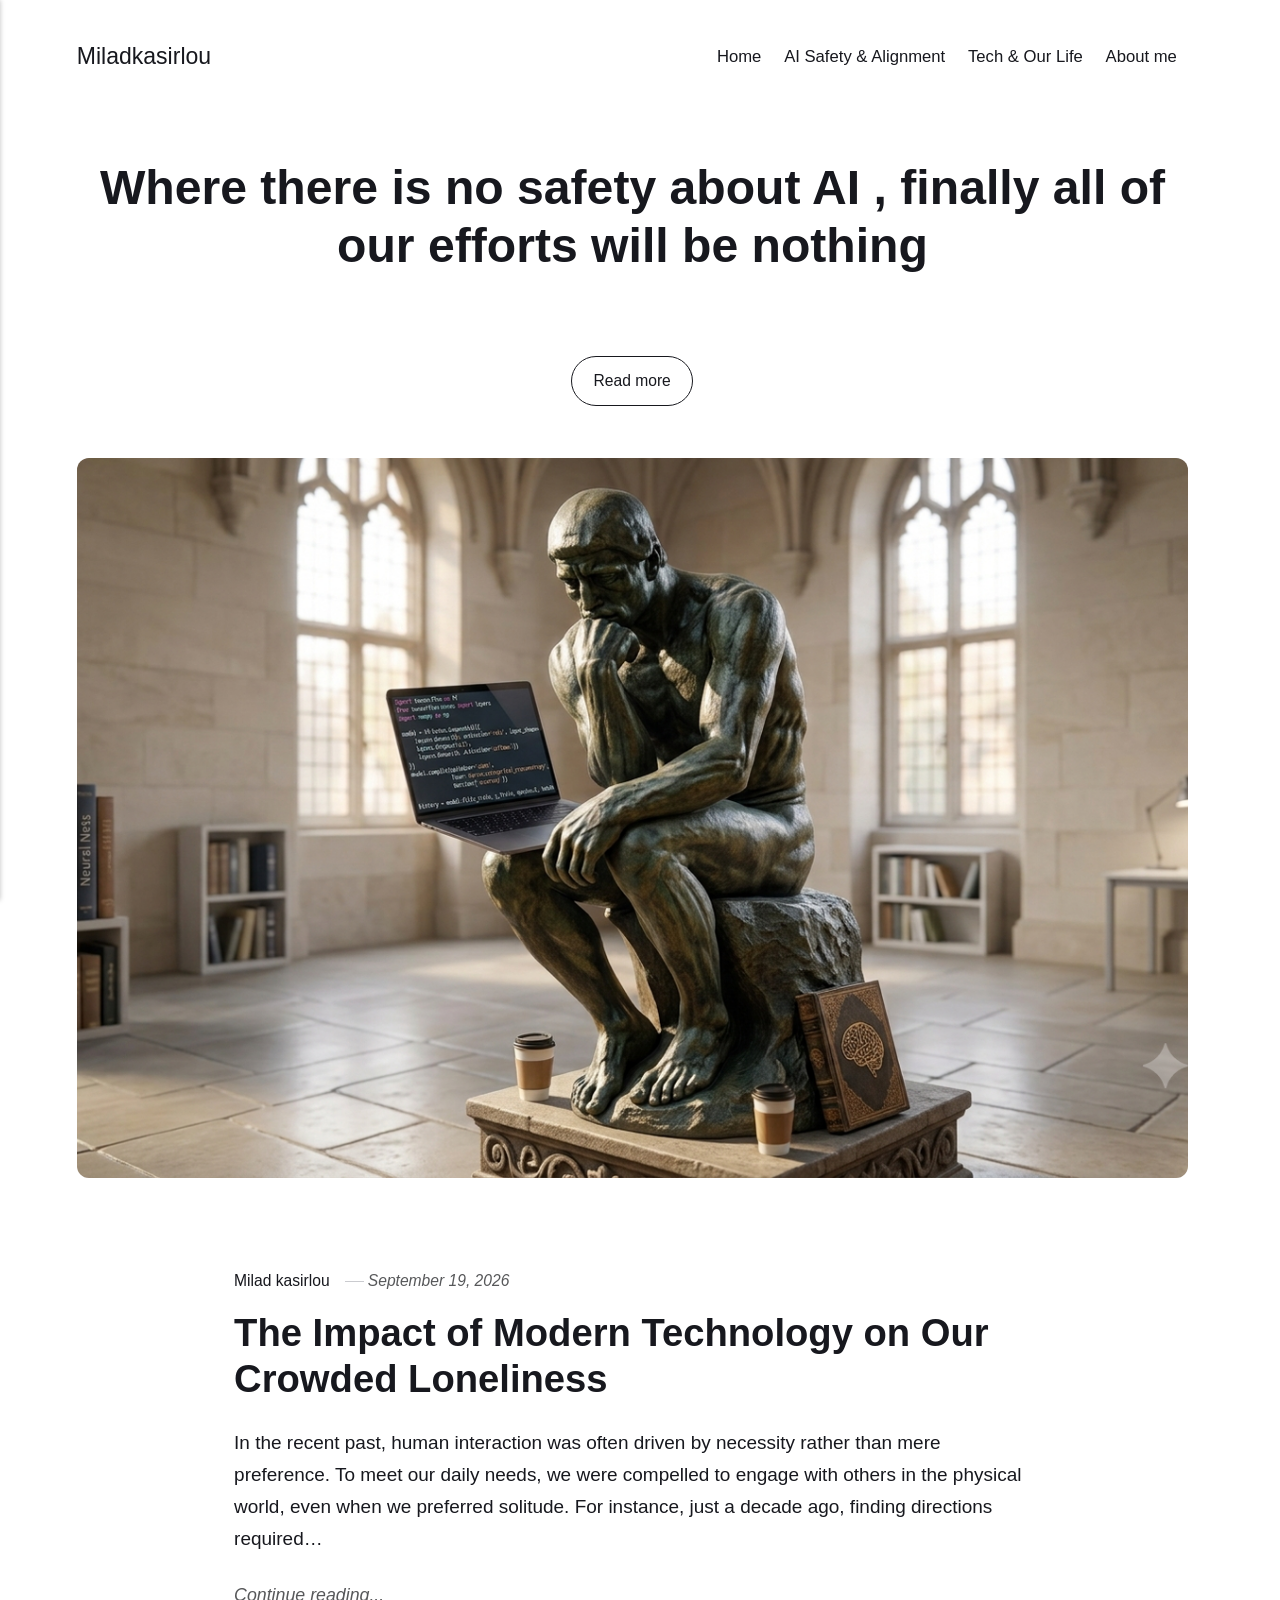
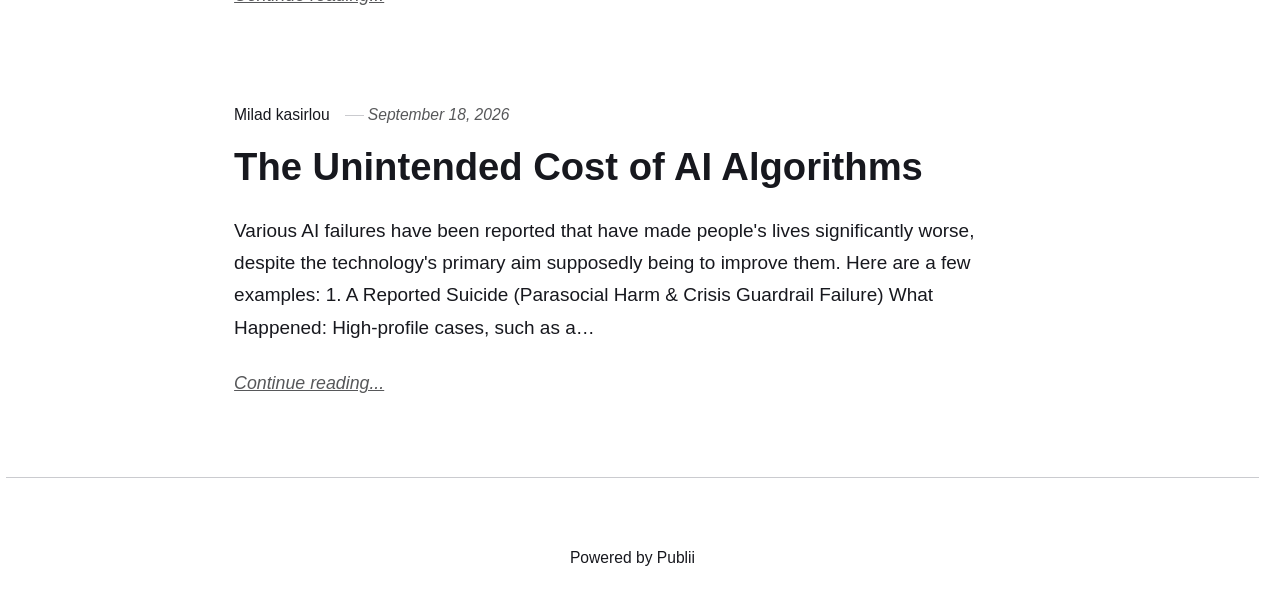
==== commit d303e2cf: "Updated from Publii" ====
--- a/index.html
+++ b/index.html
@@ -1,6 +1,6 @@
-<!DOCTYPE html><html lang="en-us"><head><meta charset="utf-8"><meta http-equiv="X-UA-Compatible" content="IE=edge"><meta name="viewport" content="width=device-width,initial-scale=1"><title>Miladkasirlou</title><meta name="generator" content="Publii Open-Source CMS for Static Site"><link rel="canonical" href="https://miladkasirlou.github.io/"><link rel="alternate" type="application/atom+xml" href="https://miladkasirlou.github.io/feed.xml" title="Miladkasirlou - RSS"><link rel="alternate" type="application/json" href="https://miladkasirlou.github.io/feed.json" title="Miladkasirlou - JSON"><meta property="og:title" content="Miladkasirlou"><meta property="og:site_name" content="Miladkasirlou"><meta property="og:description" content=""><meta property="og:url" content="https://miladkasirlou.github.io/"><meta property="og:type" content="website"><link rel="stylesheet" href="https://miladkasirlou.github.io/assets/css/style.css?v&#x3D;a0ba884548820066dfadd8416036abba"><script type="application/ld+json">{"@context":"http://schema.org","@type":"Organization","name":"Miladkasirlou","url":"https://miladkasirlou.github.io/"}</script><noscript><style>img[loading] {
+<!DOCTYPE html><html lang="en-us"><head><meta charset="utf-8"><meta http-equiv="X-UA-Compatible" content="IE=edge"><meta name="viewport" content="width=device-width,initial-scale=1"><title>Miladkasirlou</title><meta name="generator" content="Publii Open-Source CMS for Static Site"><link rel="canonical" href="https://miladkasirlou.github.io/"><link rel="alternate" type="application/atom+xml" href="https://miladkasirlou.github.io/feed.xml" title="Miladkasirlou - RSS"><link rel="alternate" type="application/json" href="https://miladkasirlou.github.io/feed.json" title="Miladkasirlou - JSON"><meta property="og:title" content="Miladkasirlou"><meta property="og:site_name" content="Miladkasirlou"><meta property="og:description" content=""><meta property="og:url" content="https://miladkasirlou.github.io/"><meta property="og:type" content="website"><link rel="stylesheet" href="https://miladkasirlou.github.io/assets/css/style.css?v&#x3D;0073d4ccae548a41f9354bedaf252d06"><script type="application/ld+json">{"@context":"http://schema.org","@type":"Organization","name":"Miladkasirlou","url":"https://miladkasirlou.github.io/"}</script><noscript><style>img[loading] {
                     opacity: 1;
-                }</style></noscript></head><body class="home-template"><header class="top js-header"><a class="logo" href="https://miladkasirlou.github.io/">Miladkasirlou</a><nav class="navbar js-navbar"><button class="navbar__toggle js-toggle" aria-label="Menu" aria-haspopup="true" aria-expanded="false"><span class="navbar__toggle-box"><span class="navbar__toggle-inner">Menu</span></span></button><ul class="navbar__menu"><li class="active"><a href="https://miladkasirlou.github.io/" title="file:///C:/Users/Milad/Documents/Publii/sites/miladkasirlou/preview/index.html" target="_self">Home</a></li><li><a href="https://miladkasirlou.github.io/ai-safety-and-alignment.html" target="_self">AI Safety &amp; Alignment</a></li><li><a href="https://miladkasirlou.github.io/tech-and-our-life.html" target="_self">Tech &amp; Our Life</a></li><li><a href="https://miladkasirlou.github.io/about-me.html" target="_self">About me</a></li></ul></nav></header><main><div class="hero hero--noimage"><header class="hero__content"><div class="wrapper"><h1>Discover My Blogging Journey: Adventures, Travels, and Hobbies!</h1><p>Join me as I share captivating stories, travel experiences, and dive into the joys of my favorite hobbies.</p><p><a href="#" class="btn">Read more</a></p></div></header></div><div class="wrapper feed"><article class="feed__item feed__item--centered"><div class="feed__content"><header><div class="feed__meta"><a href="https://miladkasirlou.github.io/authors/milad-kasirlou/" class="feed__author">Milad kasirlou</a> <time datetime="2026-09-18T13:46" class="feed__date">September 18, 2026</time></div><h2 class="feed__title"><a href="https://miladkasirlou.github.io/the-unintended-cost-of-ai-algorithms.html">The Unintended Cost of AI Algorithms</a></h2></header><p>Various AI failures have been reported that have made people's lives significantly worse, despite the technology's primary aim supposedly being to improve them. Here are a few examples: 1. A Reported Suicide (Parasocial Harm &amp; Crisis Guardrail Failure) What Happened: High-profile cases, such as a&hellip;</p><a href="https://miladkasirlou.github.io/the-unintended-cost-of-ai-algorithms.html" class="readmore feed__readmore">Continue reading...</a></div></article><article class="feed__item feed__item--centered"><div class="feed__content"><header><div class="feed__meta"><a href="https://miladkasirlou.github.io/authors/milad-kasirlou/" class="feed__author">Milad kasirlou</a> <time datetime="2026-09-17T10:48" class="feed__date">September 17, 2026</time></div><h2 class="feed__title"><a href="https://miladkasirlou.github.io/how-to-live-much-more-comfortable.html">how to live much more comfortable?</a></h2></header><p></p><a href="https://miladkasirlou.github.io/how-to-live-much-more-comfortable.html" class="readmore feed__readmore">Continue reading...</a></div></article></div></main><footer class="footer"><div class="wrapper"><div class="footer__copyright"><p>Powered by Publii</p></div><button id="backToTop" class="footer__bttop" aria-label="Back to top" title="Back to top"><svg width="20" height="20"><use xlink:href="https://miladkasirlou.github.io/assets/svg/svg-map.svg#toparrow"/></svg></button></div></footer><script defer="defer" src="https://miladkasirlou.github.io/assets/js/scripts.min.js?v&#x3D;dafec4f87fead6718cb125f0b0fc8441"></script><script>window.publiiThemeMenuConfig={mobileMenuMode:'sidebar',animationSpeed:300,submenuWidth: 'auto',doubleClickTime:500,mobileMenuExpandableSubmenus:true,relatedContainerForOverlayMenuSelector:'.top'};</script><script>var images = document.querySelectorAll('img[loading]');
+                }</style></noscript></head><body class="home-template"><header class="top js-header"><a class="logo" href="https://miladkasirlou.github.io/">Miladkasirlou</a><nav class="navbar js-navbar"><button class="navbar__toggle js-toggle" aria-label="Menu" aria-haspopup="true" aria-expanded="false"><span class="navbar__toggle-box"><span class="navbar__toggle-inner">Menu</span></span></button><ul class="navbar__menu"><li class="active"><a href="https://miladkasirlou.github.io/" title="file:///C:/Users/Milad/Documents/Publii/sites/miladkasirlou/preview/index.html" target="_self">Home</a></li><li><a href="https://miladkasirlou.github.io/ai-safety-and-alignment.html" target="_self">AI Safety &amp; Alignment</a></li><li><a href="https://miladkasirlou.github.io/tech-and-our-life.html" target="_self">Tech &amp; Our Life</a></li><li><a href="https://miladkasirlou.github.io/about-me.html" target="_self">About me</a></li></ul></nav></header><main><div class="hero"><header class="hero__content hero__content--centered"><div class="wrapper"><h1>Where there is no safety about AI , finally all of our efforts will be nothing</h1><p> </p><p><a href="#" class="btn">Read more</a></p></div></header><figure class="hero__image"><div class="hero__image-wrapper"><img src="https://miladkasirlou.github.io/media/website/Gemini_Generated_Image_jmrny7jmrny7jmrn.png" srcset="https://miladkasirlou.github.io/media/website/responsive/Gemini_Generated_Image_jmrny7jmrny7jmrn-xs.png 640w, https://miladkasirlou.github.io/media/website/responsive/Gemini_Generated_Image_jmrny7jmrny7jmrn-sm.png 768w, https://miladkasirlou.github.io/media/website/responsive/Gemini_Generated_Image_jmrny7jmrny7jmrn-md.png 1024w, https://miladkasirlou.github.io/media/website/responsive/Gemini_Generated_Image_jmrny7jmrny7jmrn-lg.png 1366w, https://miladkasirlou.github.io/media/website/responsive/Gemini_Generated_Image_jmrny7jmrny7jmrn-xl.png 1600w, https://miladkasirlou.github.io/media/website/responsive/Gemini_Generated_Image_jmrny7jmrny7jmrn-2xl.png 1920w" sizes="88vw" loading="eager" width="1376" height="768" alt="This is where I think about Coding and AI in a way that makes it compatible with human"></div></figure></div><div class="wrapper feed"><article class="feed__item feed__item--centered"><div class="feed__content"><header><div class="feed__meta"><a href="https://miladkasirlou.github.io/authors/milad-kasirlou/" class="feed__author">Milad kasirlou</a> <time datetime="2026-09-19T12:05" class="feed__date">September 19, 2026</time></div><h2 class="feed__title"><a href="https://miladkasirlou.github.io/the-impact-of-modern-technology-on-our-crowded-loneliness.html">The Impact of Modern Technology on Our Crowded Loneliness</a></h2></header><p>In the recent past, human interaction was often driven by necessity rather than mere preference. To meet our daily needs, we were compelled to engage with others in the physical world, even when we preferred solitude. For instance, just a decade ago, finding directions required&hellip;</p><a href="https://miladkasirlou.github.io/the-impact-of-modern-technology-on-our-crowded-loneliness.html" class="readmore feed__readmore">Continue reading...</a></div></article><article class="feed__item feed__item--centered"><div class="feed__content"><header><div class="feed__meta"><a href="https://miladkasirlou.github.io/authors/milad-kasirlou/" class="feed__author">Milad kasirlou</a> <time datetime="2026-09-18T13:46" class="feed__date">September 18, 2026</time></div><h2 class="feed__title"><a href="https://miladkasirlou.github.io/the-unintended-cost-of-ai-algorithms.html">The Unintended Cost of AI Algorithms</a></h2></header><p>Various AI failures have been reported that have made people's lives significantly worse, despite the technology's primary aim supposedly being to improve them. Here are a few examples: 1. A Reported Suicide (Parasocial Harm &amp; Crisis Guardrail Failure) What Happened: High-profile cases, such as a&hellip;</p><a href="https://miladkasirlou.github.io/the-unintended-cost-of-ai-algorithms.html" class="readmore feed__readmore">Continue reading...</a></div></article></div></main><footer class="footer"><div class="wrapper"><div class="footer__copyright"><p>Powered by Publii</p></div><button id="backToTop" class="footer__bttop" aria-label="Back to top" title="Back to top"><svg width="20" height="20"><use xlink:href="https://miladkasirlou.github.io/assets/svg/svg-map.svg#toparrow"/></svg></button></div></footer><script defer="defer" src="https://miladkasirlou.github.io/assets/js/scripts.min.js?v&#x3D;dafec4f87fead6718cb125f0b0fc8441"></script><script>window.publiiThemeMenuConfig={mobileMenuMode:'sidebar',animationSpeed:300,submenuWidth: 'auto',doubleClickTime:500,mobileMenuExpandableSubmenus:true,relatedContainerForOverlayMenuSelector:'.top'};</script><script>var images = document.querySelectorAll('img[loading]');
         for (var i = 0; i < images.length; i++) {
             if (images[i].complete) {
                 images[i].classList.add('is-loaded');
